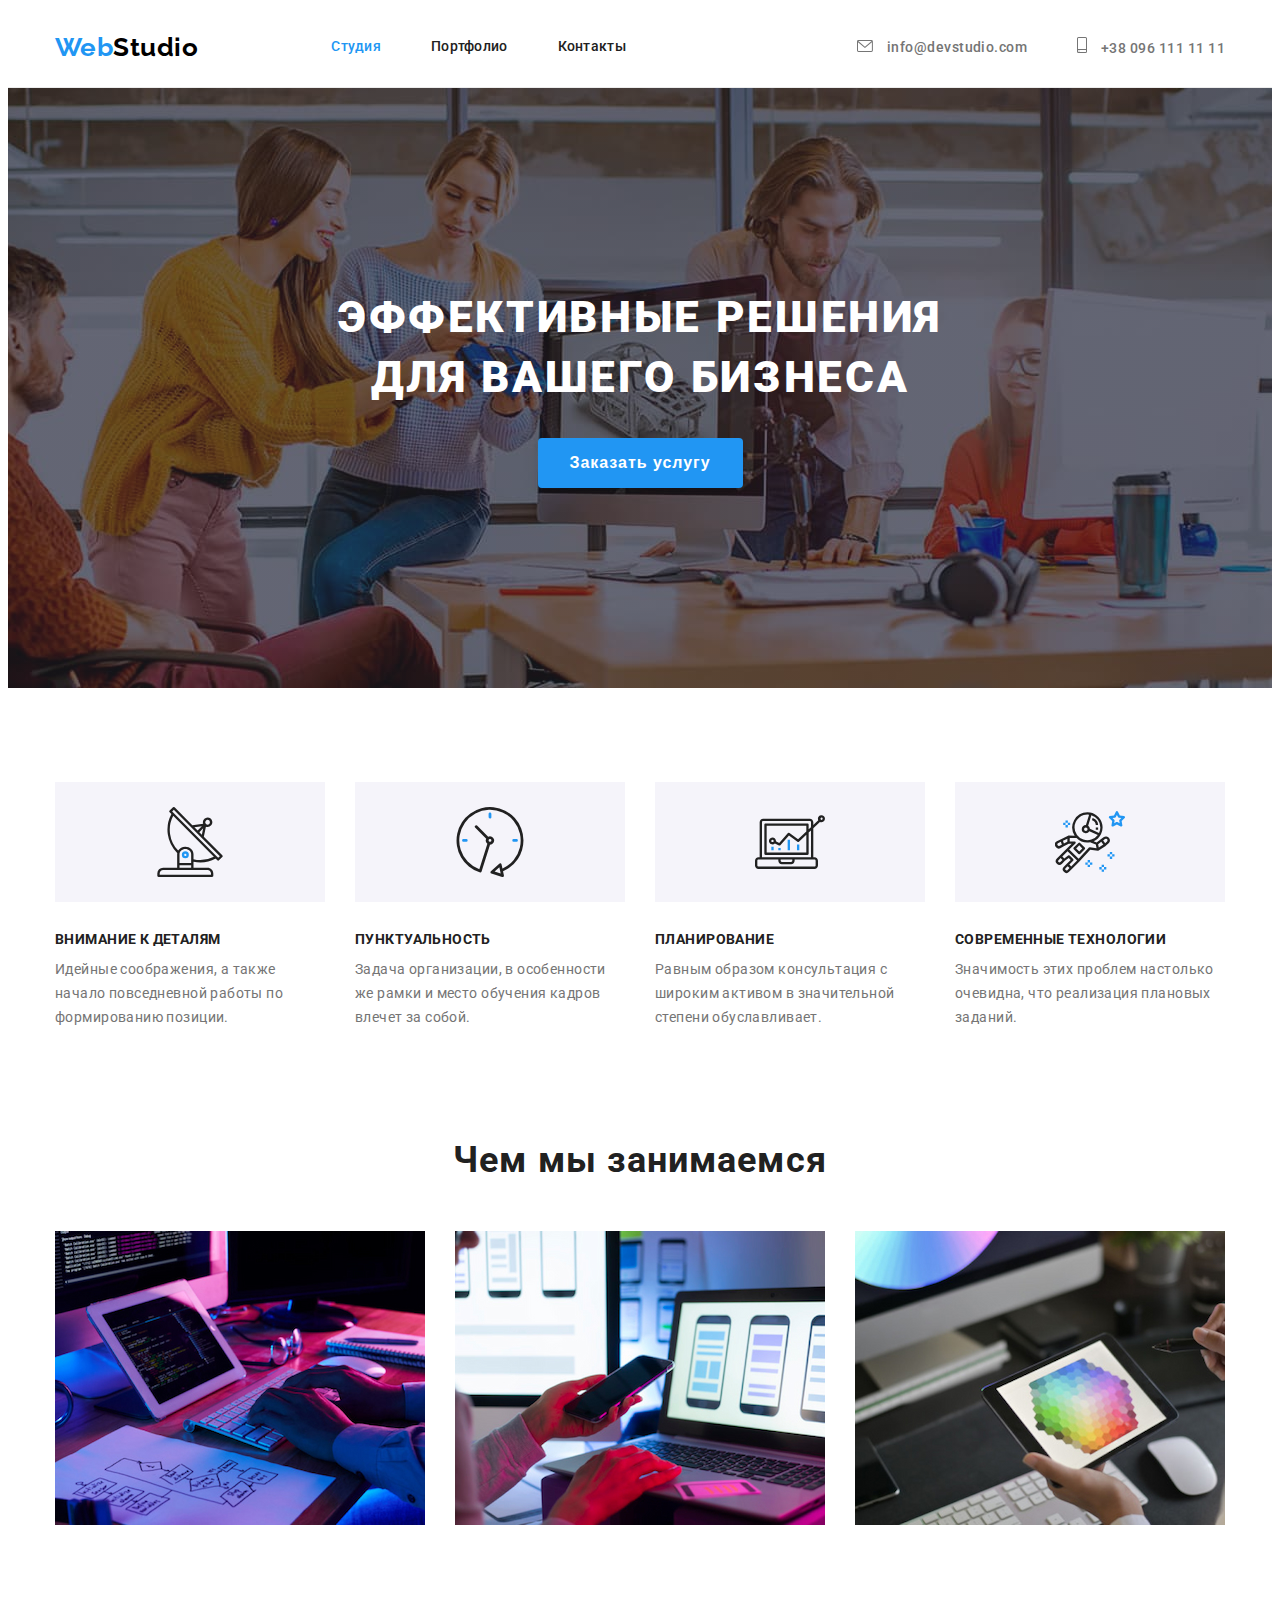
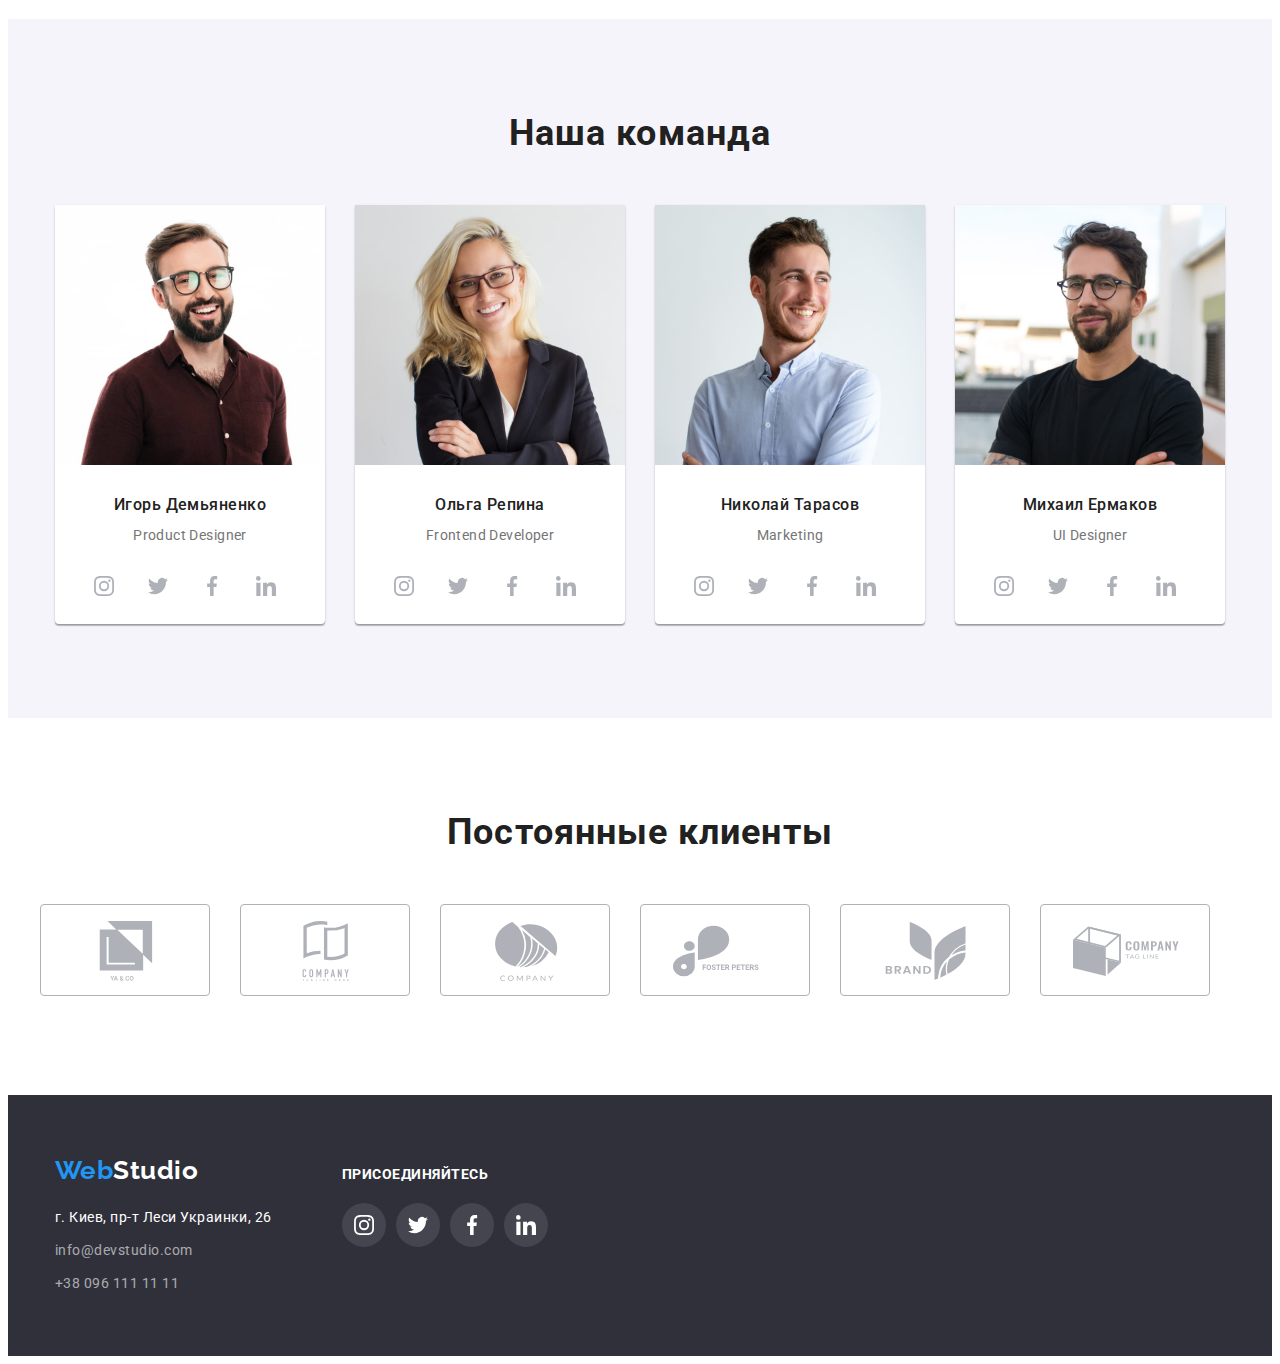
==== index.html @ 97b9b70c "clone" ====
<!DOCTYPE html>
<html lang="uk">
  <head>
    <meta charset="UTF-8" />
    <meta http-equiv="X-UA-Compatible" content="IE=edge" />
    <meta name="viewport" content="width=device-width, initial-scale=1.0" />
    <title>Web Studio</title>
    <link rel="preconnect" href="https://fonts.googleapis.com" />
    <link rel="preconnect" href="https://fonts.gstatic.com" crossorigin />
    <link
      href="https://fonts.googleapis.com/css2?family=Raleway:wght@700&family=Roboto:wght@400;500;700;900&display=swap"
      rel="stylesheet"
    />
    <link rel="stylesheet"
     href="https://cdnjs.cloudflare.com/ajax/libs/modern-normalize/1.1.0/modern-normalize.min.css" integrity="sha512-wpPYUAdjBVSE4KJnH1VR1HeZfpl1ub8YT/NKx4PuQ5NmX2tKuGu6U/JRp5y+Y8XG2tV+wKQpNHVUX03MfMFn9Q==" crossorigin="anonymous" referrerpolicy="no-referrer" />
    <link rel="stylesheet" href="./css/styles.css" />
  </head>
  <body>
    <header class="header">
      <div class="container">
      <nav class="nav">
       
        <a href="index.html" class="logo">
          <span class="logo-item1">Web</span><span class="logo-item2">Studio</span></a
        >
        <ul class="nav-list" >
          <li class="site-nav">
            <a class="link current" href="index.html">Студия </a>
          </li>
          <li class="site-nav">
            <a class="link" href="portfolio.html">Портфолио </a>
          </li>
          <li class="site-nav">
            <a class="link" href="#">Контакты </a>
          </li>
        </ul>
       
      </nav>
      <nav class="nav-contacts">
        <ul class="contacts-list">
          <li class="site-contacts"> 
              <a class="link-mail"
          href="mailto:info@devstudio.com">
             <svg class="icon-envelope" >
            <use href="./image/symbol-defs.svg#icon-envelope">
            </use>       
          </svg>
          info@devstudio.com </a> 
          
          
      </li>
      <li class="site-contacts"> 
         <a class="link-tel"href="tel:+380961111111">        
          <svg class="icon-smartphone">
          <use href="./image/symbol-defs.svg#icon-smartphone"></use>
        </svg>      
          +38 096 111 11 11</a>
        </li>
     </ul>
       </nav>
      </div>
    </header>
       <main>
      <section class="hero-section ">
         <div class="container ">
        <h1 class="hero-text">Эффективные решения </br> для вашего бизнеса</h1>
       </div>
        <button class="button-hero" type="button">Заказать услугу</button>
      </section>
     
      <section class="section">
        <div class="container">

        <h2 class="text-hidden">особенности</h2>
         
        <ul class="nav-text">
          <li class="nav-text-list">
            <div class="feature">
              <svg class="feature-icon">
                <use href="./image/symbol-defs.svg#icon-antenna"></use>
              </svg>
            </div>
            <h3 class="text-title">Внимание к деталям</h3>
            <p class="text">
              Идейные соображения, а также начало повседневной работы по
              формированию позиции.
            </p>
          </li>
          <li class="nav-text-list">
            <div class="feature">
               <svg class="feature-icon">
                <use href="./image/symbol-defs.svg#icon-clock"></use>
              </svg>
            </div>
            <h3 class="text-title">Пунктуальность</h3>
            <p class="text">
              Задача организации, в особенности же рамки и место обучения кадров
              влечет за собой.
            </p>
          </li>
          <li class="nav-text-list">
            <div class="feature">
              <svg class="feature-icon">
                <use href="./image/symbol-defs.svg#icon-diagram"></use>
              </svg>
            </div>
            <h3 class="text-title">Планирование</h3>
            <p class="text">
              Равным образом консультация с широким активом в значительной
              степени обуславливает.
            </p>
          </li>
          <li class="nav-text-list">
            <div class="feature">
              <svg class="feature-icon">
                <use href="./image/symbol-defs.svg#icon-astronaut"></use>
              </svg>
            </div>
            <h3 class="text-title">Современные технологии</h3>
            <p class="text" >
              Значимость этих проблем настолько очевидна, что реализация
              плановых заданий.
            </p>
          </li>
        </ul>
        </div>
      </section>
      <section class="section dscr-page">
         <h2 class="text-box">Чем мы занимаемся</h2>
        <div class="container">
       
        <ul class="description">
          <li class="description-img"><img src="./image/image-1.jpg" alt="верстка" width="370" /></li>
          <li class="description-img"><img src="./image/image-2.jpg" alt="дизайн" width="370" /></li>
          <li class="description-img">
            <img src="./image/image-3.jpg" alt="оформление" width="370" />
          </li>
        </ul>
        </div>
      </section>
      <section class="section team-section">
        <h2 class="text-box">Наша команда</h2>
        <div class="container">
        <ul class="team-list">
          <li class="team-member">
            <img src="./image/img1.jpg" alt="Член команды Игорь " width="270" class="member-card" />
               <div class="box">
                   <h3  class="text-box-title">Игорь Демьяненко</h3>
                   <p class="text">Product Designer</p>  
                  <ul class="social-links">
                  <li class="icon-list">
                    <a class="social-link-icon" href="#"> 
                    <svg class="icon-link">
                    <use href="./image/symbol-defs.svg#icon-instagram" width="20px" height="20px">
                    </use>
                    </svg>
                    </a>
                </li>
                <li class="icon-list">
                   <a class="social-link-icon" href="#">
                  <svg class="icon-link">
                  <use href="./image/symbol-defs.svg#icon-twitter" width="20px" height="20px">                   
                  </use>
                  </svg>
                  </a>
                </li>
                <li class="icon-list">
                   <a class="social-link-icon" href="#">
                <svg class="icon-link">
                  <use href="./image/symbol-defs.svg#icon-facebook" width="20px" height="20px">                   
                  </use>
                </svg>
                </a>
              </li>
              <li class="icon-list">
                 <a class="social-link-icon" href="#">
                <svg class="icon-link">
                  <use href="./image/symbol-defs.svg#icon-linkedin" width="20px" height="20px"></use>
                </svg>
                </a>
                </li>
                </ul>
               </div>
               
          </li>
          <li class="team-member">
            <img src="./image/img2.jpg" alt="Член команды Ольга" width="270" class="member-card"  />
           <div class="box">
            <h3 class="text-box-title">Ольга Репина</h3>
            <p class="text" >Frontend Developer</p>
             <ul class="social-links">
                  <li class="icon-list">
                    <a class="social-link-icon" href="#"> 
                    <svg class="icon-link">
                    <use href="./image/symbol-defs.svg#icon-instagram" width="20px" height="20px"></use>
                    </svg>
                    </a>
                </li>
                <li class="icon-list">

                   <a class="social-link-icon" href="#">
                  <svg class="icon-link">
                  <use href="./image/symbol-defs.svg#icon-twitter" width="20px" height="20px"></use>
                  </svg>
                  </a>
                </li>
                <li class="icon-list">
                   <a class="social-link-icon" href="#">
                <svg class="icon-link">
                  <use href="./image/symbol-defs.svg#icon-facebook" width="20px" height="20px"></use>
                </svg>
                </a>
              </li>
              <li class="icon-list">
                 <a class="social-link-icon" href="#">
                <svg class="icon-link">
                  <use href="./image/symbol-defs.svg#icon-linkedin" width="20px" height="20px"></use>
                </svg>
                </a>
                </li>
                </ul>
            </div> 
              
          </li>
          <li class="team-member">
            <img
              src="./image/img3.jpg"
              alt="Член команды Николай"
              width="270" 
              class="member-card"
            />
            <div class="box">

            <h3 class="text-box-title">Николай Тарасов</h3>
            <p class="text" >Marketing</p>
             <ul class="social-links">
                  <li class="icon-list">
                    <a class="social-link-icon" href="#"> 
                    <svg class="icon-link">
                    <use href="./image/symbol-defs.svg#icon-instagram" width="20px" height="20px">

                    </use>
                    </svg>
                    </a>
                </li>
                <li class="icon-list">

                   <a class="social-link-icon" href="#">
                  <svg class="icon-link">
                  <use href="./image/symbol-defs.svg#icon-twitter" width="20px" height="20px">
                  </use>
                  </svg>
                  </a>
                </li>
                <li class="icon-list">
                   <a class="social-link-icon" href="#">
                <svg class="icon-link">
                  <use href="./image/symbol-defs.svg#icon-facebook" width="20px" height="20px">
                  </use>
                </svg>
                </a>
              </li>
              <li class="icon-list">
                 <a class="social-link-icon" href="#">
                <svg class="icon-link">
                  <use href="./image/symbol-defs.svg#icon-linkedin" width="20px" height="20px"> 
                  </use>
                </svg>
                </a>
                </li>
                </ul>
            </div> 
          </li>

          <li class="team-member">
            <img src="./image/img4.jpg" alt="Член команды Михаил" width="270" class="member-card" />
            <div class="box">
            <h3 class="text-box-title">Михаил Ермаков</h3>
            <p class="text" >UI Designer</p>
            <ul class="social-links">
                  <li class="icon-list">
                    <a class="social-link-icon" href="#"> 
                    <svg class="icon-link">
                    <use href="./image/symbol-defs.svg#icon-instagram" width="20px" height="20px"></use>
                    </svg>
                    </a>
                </li>
                <li class="icon-list">
                   <a class="social-link-icon" href="#">
                  <svg class="icon-link">
                  <use href="./image/symbol-defs.svg#icon-twitter" width="20px" height="20px"></use>
                  </svg>
                  </a>
                </li>
                <li class="icon-list">
                   <a class="social-link-icon" href="#">
                <svg class="icon-link">
                  <use href="./image/symbol-defs.svg#icon-facebook" width="20px" height="20px"></use>
                </svg>
                </a>
               </li>
               <li class="icon-list">
                 <a class="social-link-icon" href="#">
                <svg class="icon-link">
                  <use href="./image/symbol-defs.svg#icon-linkedin" width="20px" height="20px"></use>
                </svg>
                </a>
                </li>
             </ul>
               </div>
             </li>
            </ul>
            </div> 
      </section>

      <section class="section client-section">
        <h2 class="text-box">Постоянные клиенты</h2>
        <div class="container clients">        
          <ul class="client-list">
            <li class="icon-list">
              <a class="icon-link-client"href="#">
              <svg class="icon-client">
                <use href="./image/symbol-defs.svg#icon-client-1">
                </use>
              </svg>
              </a>
            </li>
            <li class="icon-list">
                <a class="icon-link-client" href="#">
              <svg class="icon-client">
                <use href="./image/symbol-defs.svg#icon-client-2">
                </use>
              </svg>
              </a>
            </li>
            <li class="icon-list">
              <a class="icon-link-client"href="#">
              <svg class="icon-client">
                <use href="./image/symbol-defs.svg#icon-client-3">
                </use>
              </svg>
              </a>
            </li>
            <li class="icon-list">
              <a class="icon-link-client"href="#">
              <svg class="icon-client">
                <use href="./image/symbol-defs.svg#icon-client-4">
                </use>
              </svg>
              </a>
            </li>
            <li class="icon-list">
              <a class="icon-link-client"href="#">
              <svg class="icon-client">
                <use href="./image/symbol-defs.svg#icon-client-5">
                </use>
              </svg>
              </a>
            </li>
            <li class="icon-list">
              <a class="icon-link-client"href="#">
              <svg class="icon-client">
                <use href="./image/symbol-defs.svg#icon-client-6">
                </use>
              </svg>
              </a>
            </li>
          </ul>
        </div>
      </section>
    </main>
    <footer class=" footer">
      <div class="container">
        <div class="link-adress-footer">
        <div class="address-footer">  
       <a class="logo-footer"
        href="index.html">
        <span class="logo-item1">Web</span><span class="logo-item3">Studio</span></a>
           
      <address class="adress">
        <p class="text-adress">г. Киев, пр-т Леси Украинки, 26</p>
        <a class="link-mail-adress" href="mailto:info@devstudio.com">info@devstudio.com</a> 
        <a class="link-tel-adress" href="tel:+380961111111">+38 096 111 11 11</a>
      </address>
      </div> 
      
       
      <div class=" links-cont">
       <h3 class="footer-links">присоединяйтесь</h3>
        <ul class="social-links-list-footer">
          <li>
            <a class="social-link-footer" href="#">
              <svg class="icon-link-footer" width="20" height="20">
                <use href="./image/symbol-defs.svg#icon-instagram" 
                ></use>
              </svg>
            </a>
          </li>
          <li>
            <a  class="social-link-footer"  href="#">
              <svg class="icon-link-footer" width="20" height="20">
                <use href="./image/symbol-defs.svg#icon-twitter"></use>
              </svg>
            </a>
          </li>
          <li>
            <a  class="social-link-footer"  href="#">
              <svg class="icon-link-footer" width="20" height="20">
                <use href="./image/symbol-defs.svg#icon-facebook"></use>
              </svg>
            </a>
          </li>
          <li>
            <a  class="social-link-footer"  href="#">
              <svg class="icon-link-footer" width="20" height="20">
                <use href="./image/symbol-defs.svg#icon-linkedin"></use>
              </svg>
            </a>
          </li>
        </ul>
      </div>
      </div>
      </div>
    </footer>
  </body>
</html>
---- css/styles.css ----
:root{
    --color-primary: #FFFFFF;
    --color-accent:  #2196F3;
    --color-background:#2F303A;
    --color-text:#212121;
    --color-btn-potf:#F5F4FA;
    --font-family-: 'Raleway', sans-serif;
    --font-family: 'Roboto', sans-serif;
    --card-set-gap: 30px;
}

body{
        color:var(--color-text);
        font-family: 'Roboto';
        font-weight: 500;
        font-size: 16px;
        line-height: 1.19;
        letter-spacing: 0.03em;
}
html {
    box-sizing: border-box;
}

*,
*::after,
*::before {
    box-sizing: inherit;
}
/* Стили для обнуления верхних отступов у элементов */
h1,
h2,
h3,
h4,
h5,
h6,
p {
    margin-top: 0;
}
/* Класс для обнуления базовых свойств у списков (ul) */
.nav-text-list {
    list-style: none;
    padding-left: 0;
    margin:0px;
}
/* /* Свойства для корректного отображения картинок */ 
img {
    display: block;
    max-width: 100%;
    height: auto;
    margin: 0px;
}
.container {
    width: 1200px;
    margin-left: auto;
    margin-right: auto;
    padding-left: 15px;
    padding-right: 15px;
    
    display: flex;
    align-items: center;
    flex-wrap: wrap;
       
}

.header{
    border-bottom: 1px solid #ECECEC;
}

     .nav, 
     .nav-contacts{
        display: flex;
        align-items: center;
        padding-top: 24px;
        padding-bottom: 24px;
     }
        
         
     
/* logo */
.logo{
    display: flex;
    justify-content:flex-start;

    font-size: 26px;
    font-family: 'Raleway', sans-serif;
    font-weight: 700;
    line-height: 1.19;
    text-decoration: none;
}

.logo-item1{ 
    color: #2196F3;
}
.logo-item2{
    color: #000000;
}
/* header-list */
ul {
    list-style: none;
}
.link {
        color: inherit;
        text-decoration: none;
}
.nav .current,
.link:hover,
.link:focus {
    color: var(--color-accent);
}


.nav-list {
     display: flex;
     flex-direction: row;    
     margin-left: 93px;
     margin-top: 0px;
     margin-bottom: 0px;

     font-size: 14px;
     line-height: 1.14;
     letter-spacing: 0.02em;
   }
   .site-nav{
   margin-right: 50px;
   display: flex;
   align-items: center;
   padding: 0px;
   }
   .link{
    display:flex;
    align-items: center;
   }
   .nav-list .site-nav + .site-nav{
    margin-right: 50px;
   }
   

   .nav-contacts{
    margin-left: auto;
   }
   .contacts-list{
    display: flex;
    margin: 0px;
    padding: 0px;
   }
   .contacts-list .site-contacts+.site-contacts{
    margin-left: 50px;
   }
   
   .icon-envelope{
    display: inline;
    margin-right: 10px;
    fill:rgba(117, 117, 117, 1); 
    
    width: 16px;
    height: 12px;
   }
   .icon-smartphone{
    width: 10px;
    height: 16px;
    margin-right: 10px;
    display: inline;
    fill: rgba(117, 117, 117, 1);
    cursor: pointer;
   }      

 .link-mail, 
 .link-tel {
    color: #757575;
    text-decoration: none;
    font-size: 14px;
   
}


.site-contacts:hover,
.link-mail:hover,
.link-tel:hover,
.link-mail:focus,
.link-tel:focus {
    color: var(--color-accent);
}
.nav-contacts .icon-envelope{
    fill: currentColor;

}
.nav-contacts:hover .icon-smartphone {
    fill: currentColor;
}







/* section-1 */


.hero-section{
    display: block;
    padding-top: 200px;
    padding-bottom: 200px;
    margin: 0 auto;
    
    text-align: center;
    background-color: #C4C4C4;
    max-width: 1600px;
    height: 600px;
    background-image: linear-gradient(to left, rgba(47, 48, 58, 0.4), rgba(47, 48, 58, 0.4)),
                    url(../image/Img-hero.jpg);
    background-repeat: no-repeat;
    background-position: center;
}
.hero-text{
    margin: auto;
    margin-bottom: 30px;
    color:var(--color-primary);
    font-weight: 900;
    font-size: 44px;
    line-height: 1.36;
    
    text-transform: uppercase;
    letter-spacing: 0.06em;
}

    
.button-hero
{ 
    text-align: center;
    border-radius: 4px;
    padding: 10px 32px;
    background-color: var(--color-accent);
    color: var(--color-primary);
    font-weight: 700;
    font-size: 16px;
    line-height: 1.875;
    letter-spacing: 0.06em;
    
    border:var(--color-accent);
    cursor: pointer;
    box-shadow: 0px 4px 4px rgba(0, 0, 0, 0.15);
   
}

 
 /* section-2 */
 .section{
    padding-top: 94px;
    padding-bottom: 94px;
 } 
 .feature-list{
    display: flex;
    padding: 0px;
    padding-bottom: 30px;
    margin: 0;
    
    justify-content: center;
 }
 .feature{
    display: inline-flex;
    justify-content: center;
   
    align-items: center;
    width: 270px;
    height: 120px;
    background-color: rgba(245, 244, 250, 1);
 }
  .feature-list .feature1:last-child{
    margin-right: 0px;
  }
  
.feature-icon{
    display: inline-flex;
    
    width: 70px;
    height: 70px;
}


 .dscr-page{
    padding-top: 0px;
 }
.text-hidden{
    display: none;
   margin: 0px;
}
.nav-text{
    display: flex;
    margin: 0px;
    padding: 0px;
    
}
.nav-text-list{
    margin-right: 30px;
    min-width: 270px;
}
.nav-text .nav-text-list:last-child{
    margin-right: 0px;
}
.text-title{
    margin-top: 30px;
    margin-bottom: 10px;
    font-weight: 700;
    font-size: 14px;
    line-height: 1.14;
    letter-spacing: 0.03em;
    text-transform: uppercase;

}
.text{
    margin-bottom: 0px;
    font-weight: 400;
    font-size: 14px;
    line-height: 1.71;
    letter-spacing: 0.03em;
    color: #757575;;
}
.description{
    display: flex;
    margin: 0px;
    padding-left: 0px ;
}
.description-img{
    min-width: 370px;
    margin-right: 30px;
}
.description .description-img:last-child{
    margin: 0px;
}
/* section-3 our team */
.team-section{
    background: #F5F4FA;
}
.team-list{
    display: flex;
    margin: 0px;
    padding: 0px;
    text-align:center;
}
.team-member{
    width: 270px;
    margin-right: 30px;
    background-color: var(--color-primary);
    box-shadow:
     0px 1px 3px rgba(0, 0, 0, 0.12),
     0px 1px 1px rgba(0, 0, 0, 0.14), 
     0px 2px 1px rgba(0, 0, 0, 0.2);
    border-radius: 0px 0px 4px 4px;
}

.team-list .team-member:last-child{
    margin-right: 0px;
}

.text-box{
    margin-bottom: 50px;
    margin-left: auto;
    margin-right: auto;
    font-weight: 700;
    font-size: 36px;
    line-height: 1.16;
    text-align: center;
    letter-spacing: 0.03em;
}
.box{
    padding-top: 30px;
    padding-bottom:16px;
}
.text-box-title{
    margin-bottom: 10px;
    font-weight: 500;
    font-size: 16px;
    line-height: 1.187;
    letter-spacing: 0.03em;
}
.text-box-title >.text {
    margin-bottom: 30px;
}
.text{
    margin-bottom: 16px;
}

.social-links{
    display: flex;
    justify-content: center;
    padding: 0px;
    
        
 }
 /* социальные сети инста,твит... */
 .icon-list{
    margin-right: 10px;

 }
.social-link-icon{
    display: flex;
    justify-content: center;
    align-items: center;
    border: none;
    border-radius: 50%;
    padding: 0px;
    width: 44px;
    height: 44px;
    background-color: #FFFFFF;
}
.social-links{
    padding-left: 32px;
    padding-right: 32px;
}
 .icon-link{
    display: inline-block;
    width: 20px;
    height: 20px;
    fill:#AFB1B8;
}
.social-link-icon:hover,
.social-link-icon:focus{
background-color: var(--color-accent);
    outline: none;
}


.social-link-icon:hover .icon-link {
     fill:#FFFFFF;

 }
 .social-link-icon:focus .icon-link{
    fill: #FFFFFF;
 }
/* НАШИ КЛИЕНТЫ */

.clients{
    display: flex;
    justify-content: center;
}
.client-list{
    display: flex;
    margin: 0;
    padding: 0;
   
}
 .client-list>.icon-list{
    margin-right: 30px;
}
.icon-link-client{
    display: inline-block;
    justify-content: center;
    border:1px solid rgba(175, 177, 184, 1);
    border-radius: 4px;
   
    width: 170px;
    height: 92px;

}
.icon-client{
    width: 106px;
    height: 60px;
    margin: 16px 32px;
    fill: #AFB1B8;
   
}
.icon-link-client:hover,
.icon-link-client:focus{
    background-color: #FFFFFF;
    cursor: pointer;
    border-color: #2196F3;
    outline: none;
}
.icon-link-client:hover .icon-client,
.icon-link-client:focus .icon-client{
    fill: var(--color-accent);
    cursor: pointer;
    
}


/* Footer */


.link-adress-footer{
    display: flex;
    align-items: baseline;
}

.address-footer{
    
        margin-right: 70px;
}


footer {
    background-color: var(--color-background);
    padding-top: 60px;
    padding-bottom: 60px;
}


/* logo-footer */
.logo-footer{
    display: inline-block;
    margin-bottom: 20px;
    text-decoration:none;
    font-family: 'Raleway',sans-serif;
    font-weight: 700;
    font-size: 26px;
    line-height: 1.19;
}

.logo-item3 {
    color: var(--color-primary)
}

.text-adress, 
.link-mail-adress,
.link-tel-adress{
    display: block;
    margin-bottom: 9px;
    text-decoration: none;
    color: rgba(255, 255, 255, 0.6);
    font-style: normal;
    font-weight: 400;
    font-size: 14px;
    line-height: 1.71; 
}
.text-adress{
    color: var(--color-primary);
}
.link-tel-adress{
    margin-bottom: 0px;
}
.text-adress:hover,
.link-mail-adress:hover,
.link-tel-adress:hover
.text-adress:focus,
.link-mail-adress:focus,
.link-tel-adress:focus{
     color: var(--color-accent);
}

.footer-links{
         
       
        font-style: normal;
        font-weight: 700;
        font-size: 14px;
        line-height: 1,14;
        text-transform: uppercase;
        margin-bottom: 20px;
        color: #FFFFFF;
}
.social-links-list-footer{
    display: flex;
    text-align: center;
    margin: 0px;
    padding: 0px;
}

.social-link-footer{
            display: flex;
            justify-content: center;
            margin-right: 10px;
            align-items: center;
            border: none;
            border-radius: 50%;
            padding: 0px;
            width: 44px;
            height: 44px;
            
            background-color: rgba(255, 255, 255, 10%);
            
}


.icon-link-footer{
    display: inline-block;
    width: 20px;
    height: 20px;
    fill: var(--color-primary);
}

.social-link-footer:hover,
.social-link-footer:focus {
    background-color: var(--color-accent);
    cursor: pointer;
    outline: none;
}


/* Portfolio buttons СТОРІНКА ПОРТФОЛІО */
.portfolio-container{
    display: flex;
    flex-wrap: wrap;
}
.nav-buttons-list{
    display: flex;
    margin-bottom: 50px;
    margin-left: auto;
    margin-right: auto;
    margin-top: 0px;
    padding: 0px;
}


.site-nav-button{
    margin-right: 8px;
}
.nav-buttons-list .site-nav-button:last-child{
    margin-right: 0px;
}

 .button{
    padding: 6px 22px;
     color: var(--color-text);
     font-family: 'Roboto';
     font-weight: 500;
     font-size: 16px;
     line-height: 1.625;
     text-align: center;
     letter-spacing: 0.03em;
     background-color: var(--color-btn-potf);
     border: none;
     border-radius: 4px;
     
 }
 
 .button-current {
    background-color:var(--color-accent);
    color: var(--color-primary);
    box-shadow: 0px 3px 1px rgba(0, 0, 0, 0.1),
     0px 1px 2px rgba(0, 0, 0, 0.08),
      0px 2px 2px rgba(0, 0, 0, 0.12);
 }
 
 
 .button:hover,
 .button:focus{
    background-color: var(--color-accent);
    color: var(--color-primary);
    filter: drop-shadow(0px 4px 4px rgba(0, 0, 0, 0.25));
    cursor: pointer;
 }

.portfolio-cards{
        margin: 0;
        list-style: none;
        padding: 0px;
        display: flex;
        flex-wrap: wrap;
        margin-left: calc(-1 * var(--card-set-gap));
        margin-top: calc(-1 * var(--card-set-gap));
       
}

.portfolio-cards > .card {
    width: 370px;
    flex-basis: calc(100% / 3 - var(--card-set-gap));
    margin-left: var(--card-set-gap);
    margin-top: var(--card-set-gap);
  
    
 }
   

.text-decor-card{
    width: 370px;
    padding: 20px 24px;
    margin-right: 0px;
    border-bottom:1px solid rgba(238, 238, 238, 1);
    border-right:1px solid rgba(238, 238, 238, 1) ;
    border-left:1px solid rgba(238, 238, 238, 1) ;
    
    }

.portfolio-text-title{
        margin-bottom: 4px;
        font-family: 'Roboto';
        font-style: normal;
        font-weight: 700;
        font-size: 18px;
        line-height: 2;
        letter-spacing: 0.06em;
        color: #212121;
}
.portfolio-text{
        margin-bottom: 0px;
        font-family: 'Roboto';
        font-style: normal;
        font-weight: 400;
        font-size: 16px;
        line-height: 1.875;
        letter-spacing: 0.03em;
        color: #757575;
}
  .portfolio-cards .card:hover{
    
    box-shadow:
     0px 1px 1px rgba(0, 0, 0, 0.12), 
    0px 4px 4px rgba(0, 0, 0, 0.06),
     1px 4px 6px rgba(0, 0, 0, 0.16);
  }
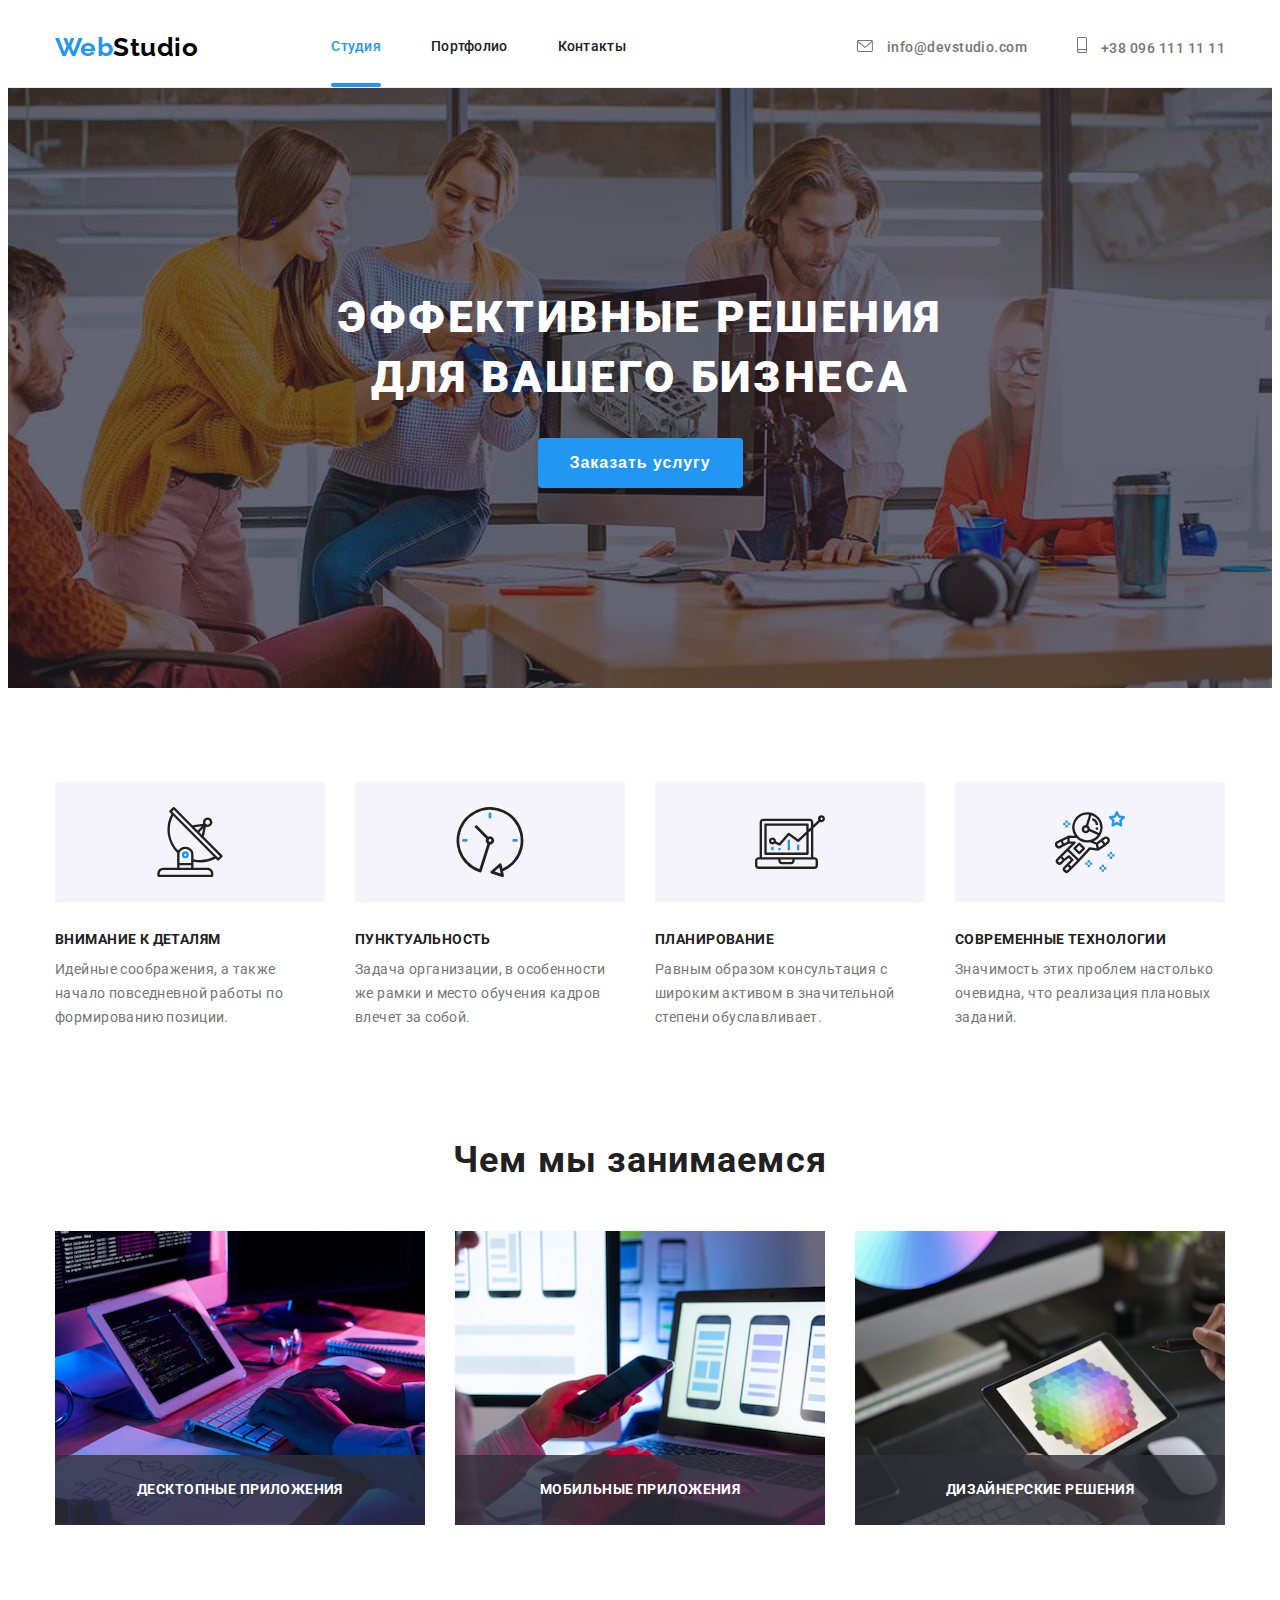
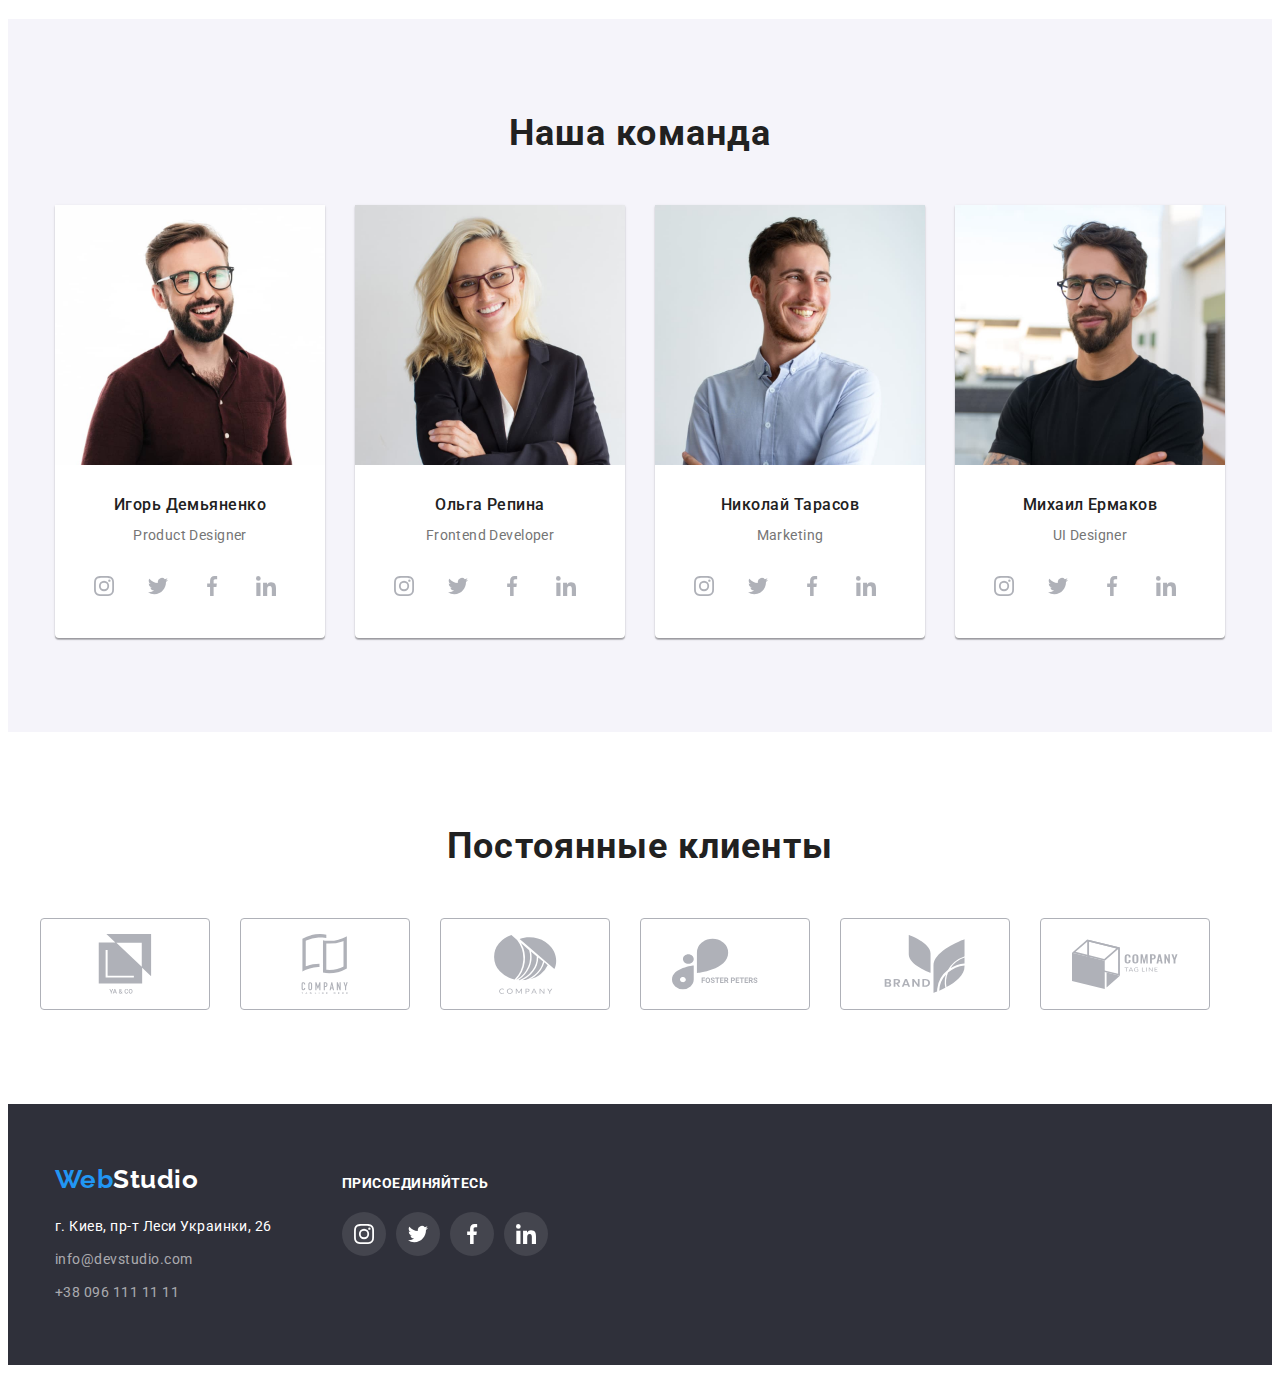
==== commit 5879619a: "hw-5" ====
--- a/index.html
+++ b/index.html
@@ -65,7 +65,7 @@
          <div class="container ">
         <h1 class="hero-text">Эффективные решения </br> для вашего бизнеса</h1>
        </div>
-        <button class="button-hero" type="button">Заказать услугу</button>
+        <button  class="button-hero" type="button" data-modal-open>Заказать услугу</button>
       </section>
      
       <section class="section">
@@ -130,10 +130,26 @@
         <div class="container">
        
         <ul class="description">
-          <li class="description-img"><img src="./image/image-1.jpg" alt="верстка" width="370" /></li>
-          <li class="description-img"><img src="./image/image-2.jpg" alt="дизайн" width="370" /></li>
           <li class="description-img">
-            <img src="./image/image-3.jpg" alt="оформление" width="370" />
+            <img src="./image/image-1.jpg"
+                 alt="верстка" width="370" />
+                 <div class="box-dscr">
+                <h3 class="text-box-dscr">Десктопные приложения</h3>
+                </div>
+            </li>
+          <li class="description-img">
+            <img src="./image/image-2.jpg" 
+                 alt="дизайн" width="370" />
+                  <div class="box-dscr">
+                <h3 class="text-box-dscr">Мобильные приложения</h3>
+                </div>
+          </li>
+          <li class="description-img">
+            <img src="./image/image-3.jpg"
+                 alt="оформление" width="370" />
+                  <div class="box-dscr">
+                <h3 class="text-box-dscr">Дизайнерские решения</h3>
+                </div>
           </li>
         </ul>
         </div>
@@ -422,5 +438,15 @@
       </div>
       </div>
     </footer>
+     <div data-modal class="backdrop is-hidden" >
+    <div class="modal">
+      <button data-modal-close class="button-close" type="button">
+        <svg class="modal-icon" width="18" height="18">
+          <use href="./image/symbol-defs.svg#icon-button"></use>
+        </svg>
+      </button>
+    </div>
+  </div>
+      <script src="./JS/modal.js"></script>
   </body>
 </html>
--- a/css/styles.css
+++ b/css/styles.css
@@ -7,6 +7,7 @@
     --font-family-: 'Raleway', sans-serif;
     --font-family: 'Roboto', sans-serif;
     --card-set-gap: 30px;
+    --transition: 250ms cubic-bezier(0.4, 0, 0.2, 1);
 }
 
 body{
@@ -74,7 +75,9 @@
         padding-bottom: 24px;
      }
         
-         
+  .nav{
+    position: relative;
+  }
      
 /* logo */
 .logo{
@@ -101,6 +104,7 @@
 .link {
         color: inherit;
         text-decoration: none;
+        transition: color var(--transition);
 }
 .nav .current,
 .link:hover,
@@ -108,6 +112,20 @@
     color: var(--color-accent);
 }
 
+.site-nav{
+    position: relative;
+}
+.site-nav .current::after{
+    content: "";
+    position: absolute;
+    bottom: -32px;
+    left: 0px;
+    width: 100%;
+    height: 4px;
+    
+    background: #2196F3;
+    border-radius: 2px;
+}
 
 .nav-list {
      display: flex;
@@ -154,6 +172,7 @@
     
     width: 16px;
     height: 12px;
+    transition: fill var(--transition);
    }
    .icon-smartphone{
     width: 10px;
@@ -162,6 +181,7 @@
     display: inline;
     fill: rgba(117, 117, 117, 1);
     cursor: pointer;
+    transition: fill var(--transition);
    }      
 
  .link-mail, 
@@ -169,6 +189,7 @@
     color: #757575;
     text-decoration: none;
     font-size: 14px;
+    transition: color var(--transition);
    
 }
 
@@ -184,7 +205,7 @@
     fill: currentColor;
 
 }
-.nav-contacts:hover .icon-smartphone {
+.nav-contacts .icon-smartphone {
     fill: currentColor;
 }
 
@@ -322,11 +343,34 @@
     padding-left: 0px ;
 }
 .description-img{
+    position: relative;
     min-width: 370px;
     margin-right: 30px;
 }
 .description .description-img:last-child{
     margin: 0px;
+}
+.box-dscr{
+    position:absolute;
+    bottom: 0px;
+    width: 100%;
+    display: flex;
+    align-items: center;
+    justify-content: center;
+    background-color:rgba(47, 48, 58, 0.8);
+    min-height: 70px;
+}
+.text-box-dscr{
+        margin: 0px;
+        font-family: 'Roboto';
+        font-style: normal;
+        font-weight: 700;
+        font-size: 14px;
+        line-height: 1.14;
+        text-align: center;
+        letter-spacing: 0.03em;
+        text-transform: uppercase;
+        color: var(--color-primary);
 }
 /* section-3 our team */
 .team-section{
@@ -365,7 +409,7 @@
 }
 .box{
     padding-top: 30px;
-    padding-bottom:16px;
+    padding-bottom:30px;
 }
 .text-box-title{
     margin-bottom: 10px;
@@ -403,6 +447,7 @@
     width: 44px;
     height: 44px;
     background-color: #FFFFFF;
+    transition:background-color var(--transition) ;
 }
 .social-links{
     padding-left: 32px;
@@ -413,6 +458,7 @@
     width: 20px;
     height: 20px;
     fill:#AFB1B8;
+    transition: fill var(--transition);
 }
 .social-link-icon:hover,
 .social-link-icon:focus{
@@ -444,21 +490,21 @@
     margin-right: 30px;
 }
 .icon-link-client{
-    display: inline-block;
+    display: flex;
     justify-content: center;
+    align-items: center;
+    width: 170px;
+    height: 92px;
     border:1px solid rgba(175, 177, 184, 1);
     border-radius: 4px;
-   
-    width: 170px;
-    height: 92px;
-
+    transition: border var(--transition);
 }
 .icon-client{
     width: 106px;
     height: 60px;
-    margin: 16px 32px;
+   
     fill: #AFB1B8;
-   
+   transition:fill var(--transition) ;
 }
 .icon-link-client:hover,
 .icon-link-client:focus{
@@ -522,16 +568,18 @@
     font-weight: 400;
     font-size: 14px;
     line-height: 1.71; 
+    transition: color var(--transition);
 }
 .text-adress{
     color: var(--color-primary);
-}
-.link-tel-adress{
+    cursor: pointer;
+}
+.link-tel-adress {
     margin-bottom: 0px;
 }
 .text-adress:hover,
 .link-mail-adress:hover,
-.link-tel-adress:hover
+.link-tel-adress:hover,
 .text-adress:focus,
 .link-mail-adress:focus,
 .link-tel-adress:focus{
@@ -544,7 +592,7 @@
         font-style: normal;
         font-weight: 700;
         font-size: 14px;
-        line-height: 1,14;
+        line-height: 1.14;
         text-transform: uppercase;
         margin-bottom: 20px;
         color: #FFFFFF;
@@ -568,7 +616,7 @@
             height: 44px;
             
             background-color: rgba(255, 255, 255, 10%);
-            
+            transition:background-color var(--transition) ;
 }
 
 
@@ -577,6 +625,7 @@
     width: 20px;
     height: 20px;
     fill: var(--color-primary);
+    transition:fill var(--transition) ;
 }
 
 .social-link-footer:hover,
@@ -611,17 +660,24 @@
 
  .button{
     padding: 6px 22px;
-     color: var(--color-text);
+     
      font-family: 'Roboto';
      font-weight: 500;
      font-size: 16px;
      line-height: 1.625;
      text-align: center;
      letter-spacing: 0.03em;
-     background-color: var(--color-btn-potf);
+     
      border: none;
      border-radius: 4px;
+    background-color: var(--color-btn-potf);
+    color: var(--color-text);
+
+    transition:background-color var(--transition),
+               filter var(--transition);
      
+ 
+  
  }
  
  .button-current {
@@ -630,6 +686,7 @@
     box-shadow: 0px 3px 1px rgba(0, 0, 0, 0.1),
      0px 1px 2px rgba(0, 0, 0, 0.08),
       0px 2px 2px rgba(0, 0, 0, 0.12);
+   
  }
  
  
@@ -660,7 +717,42 @@
   
     
  }
-   
+   .card-link{
+    text-decoration: none;
+    
+   }
+   .overlay-card{
+    position: relative;
+    overflow: hidden;
+   
+   }
+   .overlay-text{
+    margin: 0px;
+    align-items: center;
+    font-family: 'Roboto';
+    font-style: normal;
+    font-weight: 400;
+    font-size: 18px;
+    line-height: 1.56;
+    letter-spacing: 0.03em;
+
+     position: absolute;
+        width: 100%;
+        height: 100%;
+        top: 0;
+        left: 0;
+        padding: 63px 24px;
+        color: var(--color-primary);
+        background-color: rgba(33, 150, 243, 0.9);
+        transform: translateY(100%);
+        transition:transform var(--transition);
+        
+   }
+   .portfolio-cards .card:hover .overlay-text{
+    transform: translateY(0);
+   }
+    
+  
 
 .text-decor-card{
     width: 370px;
@@ -692,10 +784,62 @@
         letter-spacing: 0.03em;
         color: #757575;
 }
+        .portfolio-cards .card{
+            transition: box-shadow var(--transition);
+        }
   .portfolio-cards .card:hover{
-    
+   
     box-shadow:
      0px 1px 1px rgba(0, 0, 0, 0.12), 
     0px 4px 4px rgba(0, 0, 0, 0.06),
      1px 4px 6px rgba(0, 0, 0, 0.16);
+  }
+  /* модальне вікно */
+
+  .backdrop{
+    position: fixed;
+    top: 0;
+    left: 0;
+    width:100%;
+    height: 100%;
+    background-color:rgba(0, 0, 0, 0.2);
+    transition: opacity  var(--transition), visibility  var(--transition);
+   
+  }
+  .backdrop.is-hidden{
+    opacity: 0;
+    pointer-events: none;
+    visibility: hidden;
+  }
+  .modal{
+        position: absolute;
+        top: 50%;
+        left: 50%;
+        transform: translate(-50%, -50%);
+        
+    min-width: 528px;
+    min-height: 580px ;
+    
+    background-color: var(--color-primary);
+   
+  }
+  .button-close{
+    position: absolute;
+    top: 0;
+    right: 0;
+    background-color:1px solid rgba(0, 0, 0, 0.1);
+    border: none;
+    border-radius: 50%;
+    padding: 6px 6px;
+    height: 30px;
+    margin-top: 8px;
+    margin-right: 8px;
+    cursor: pointer;
+  }
+  .modal-icon{
+    fill: #000000;
+    align-items: center;
+    border: none;
+       
+      
   }